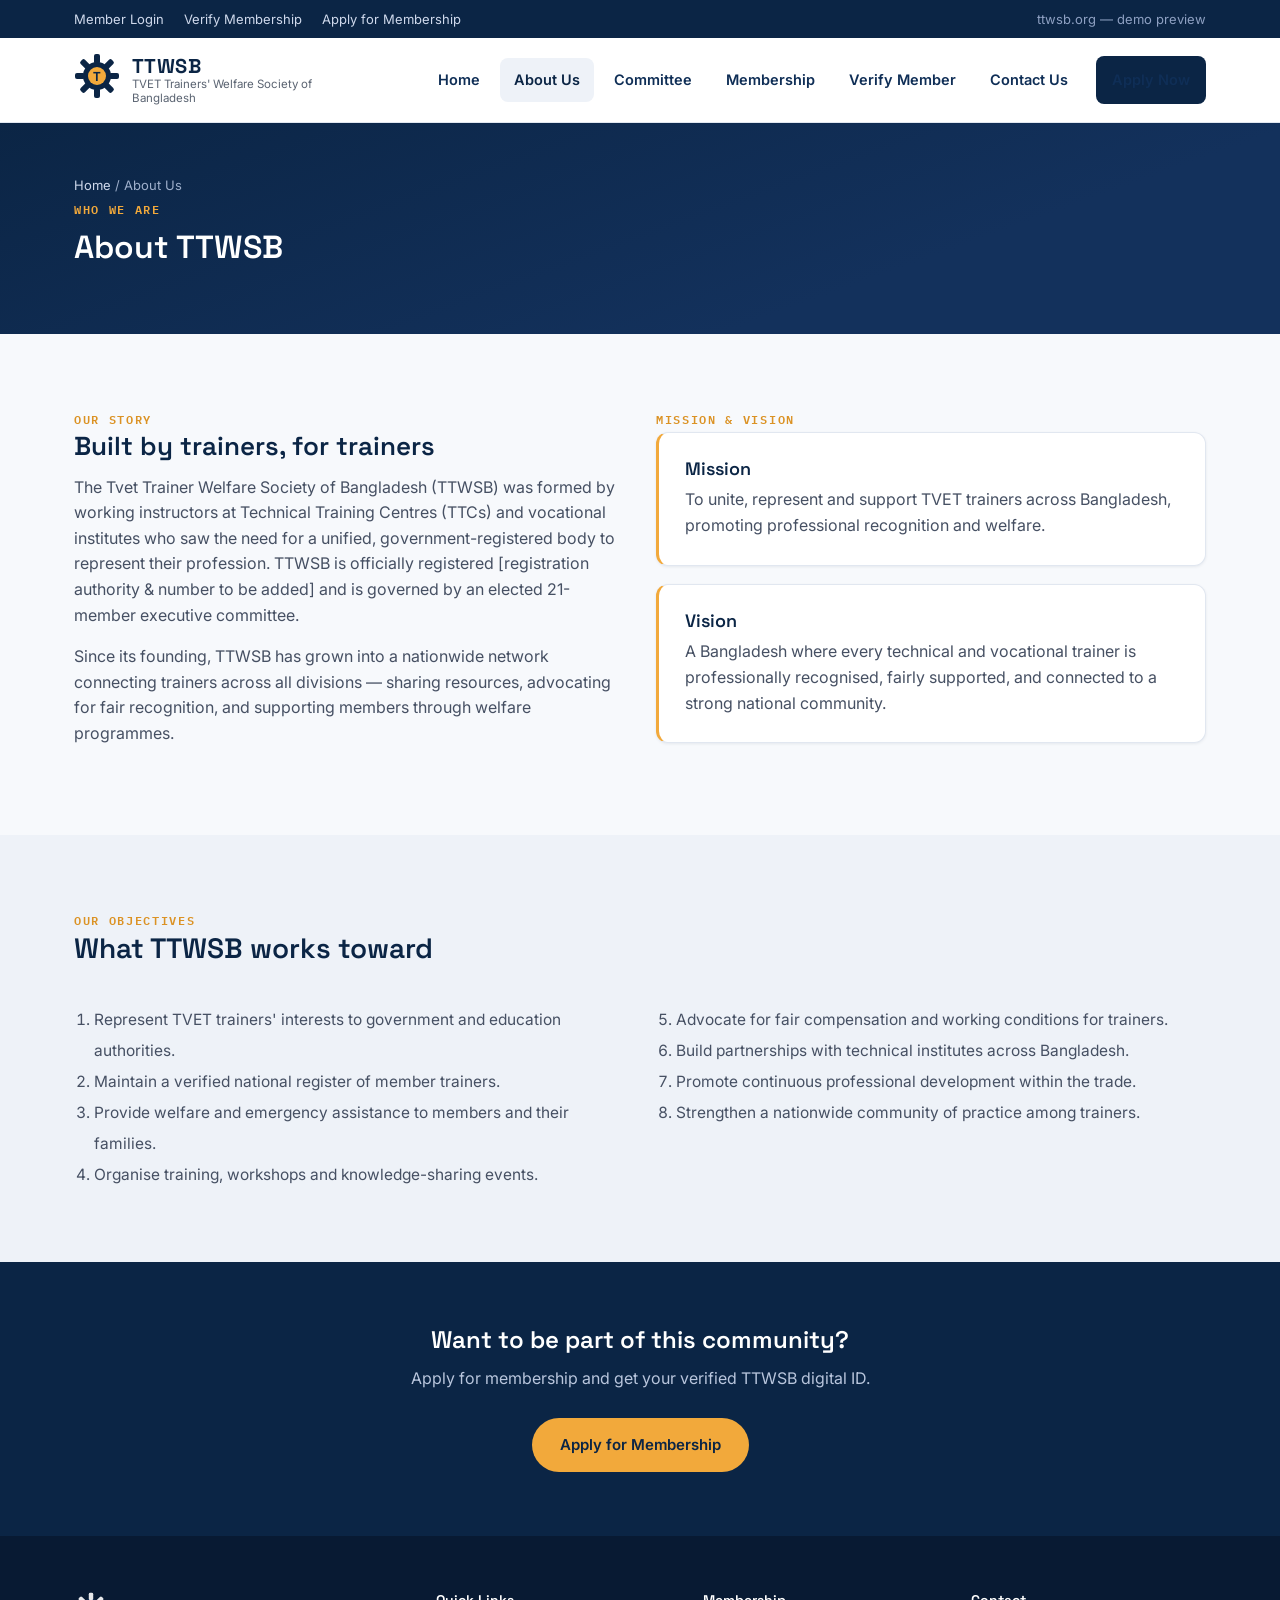
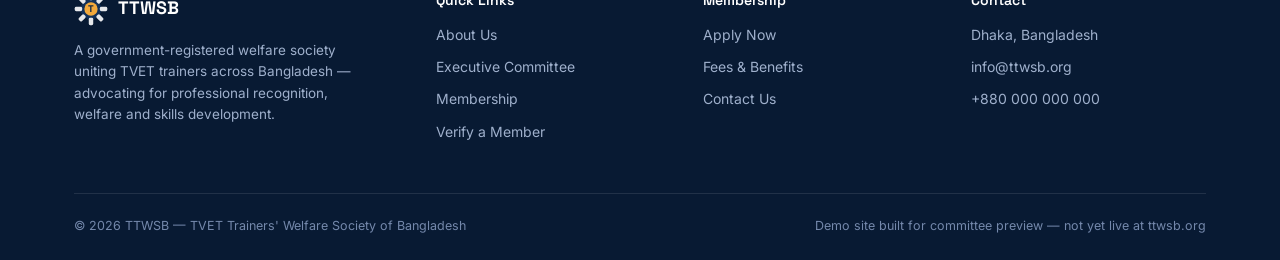
==== about.html @ e8079080 "Add files via upload" ====
<!DOCTYPE html>
<html lang="en">
<head>
<meta charset="UTF-8">
<meta name="viewport" content="width=device-width, initial-scale=1.0">
<title>About Us — TTWSB</title>
<link rel="preconnect" href="https://fonts.googleapis.com">
<link href="https://fonts.googleapis.com/css2?family=Space+Grotesk:wght@500;600;700&family=Inter:wght@400;500;600;700&family=IBM+Plex+Mono:wght@500;600&display=swap" rel="stylesheet">
<link rel="stylesheet" href="css/styles.css">
</head>
<body>

<div class="topbar">
  <div class="container">
    <div class="topbar-links">
      <a href="#">Member Login</a>
      <a href="verify.html">Verify Membership</a>
      <a href="apply.html">Apply for Membership</a>
    </div>
    <div class="topbar-lang">ttwsb.org — demo preview</div>
  </div>
</div>
<header class="site-header">
  <div class="container header-inner">
    <a href="index.html" class="brand">
      <span class="brand-badge">
        <svg width="46" height="46" viewBox="0 0 46 46" xmlns="http://www.w3.org/2000/svg">
          <g fill="#0B2545">
            <circle cx="23" cy="23" r="14"/>
            <rect x="20" y="1" width="6" height="10" rx="2"/>
            <rect x="20" y="1" width="6" height="10" rx="2" transform="rotate(45 23 23)"/>
            <rect x="20" y="1" width="6" height="10" rx="2" transform="rotate(90 23 23)"/>
            <rect x="20" y="1" width="6" height="10" rx="2" transform="rotate(135 23 23)"/>
            <rect x="20" y="1" width="6" height="10" rx="2" transform="rotate(180 23 23)"/>
            <rect x="20" y="1" width="6" height="10" rx="2" transform="rotate(225 23 23)"/>
            <rect x="20" y="1" width="6" height="10" rx="2" transform="rotate(270 23 23)"/>
            <rect x="20" y="1" width="6" height="10" rx="2" transform="rotate(315 23 23)"/>
          </g>
          <circle cx="23" cy="23" r="9" fill="#F2A93B"/>
          <text x="23" y="27.5" font-family="Space Grotesk, sans-serif" font-size="13" font-weight="700" fill="#0B2545" text-anchor="middle">T</text>
        </svg>
      </span>
      <span class="brand-text">
        <span class="acronym">TTWSB</span>
        <span class="fullname">TVET Trainers' Welfare Society of Bangladesh</span>
      </span>
    </a>
    <nav class="main-nav">
      <a href="index.html">Home</a>
      <a href="about.html" class="active">About Us</a>
      <a href="committee.html">Committee</a>
      <a href="membership.html">Membership</a>
      <a href="verify.html">Verify Member</a>
      <a href="contact.html">Contact Us</a>
      <a href="apply.html" class="btn btn-navy nav-cta">Apply Now</a>
    </nav>
    <button class="nav-toggle" aria-label="Toggle menu"><span></span><span></span><span></span></button>
  </div>
</header>

<div class="page-head">
  <div class="container">
    <div class="breadcrumb"><a href="index.html">Home</a> / About Us</div>
    <span class="eyebrow">Who We Are</span>
    <h1>About TTWSB</h1>
  </div>
</div>

<section>
  <div class="container grid-2">
    <div>
      <span class="eyebrow">Our Story</span>
      <h2 style="font-size:26px;">Built by trainers, for trainers</h2>
      <p>The Tvet Trainer Welfare Society of Bangladesh (TTWSB) was formed by working instructors at Technical Training Centres (TTCs) and vocational institutes who saw the need for a unified, government-registered body to represent their profession. TTWSB is officially registered [registration authority &amp; number to be added] and is governed by an elected 21-member executive committee.</p>
      <p>Since its founding, TTWSB has grown into a nationwide network connecting trainers across all divisions — sharing resources, advocating for fair recognition, and supporting members through welfare programmes.</p>
    </div>
    <div>
      <span class="eyebrow">Mission &amp; Vision</span>
      <div class="info-card" style="margin-bottom:18px;">
        <h3>Mission</h3>
        <p style="margin-bottom:0;">To unite, represent and support TVET trainers across Bangladesh, promoting professional recognition and welfare.</p>
      </div>
      <div class="info-card">
        <h3>Vision</h3>
        <p style="margin-bottom:0;">A Bangladesh where every technical and vocational trainer is professionally recognised, fairly supported, and connected to a strong national community.</p>
      </div>
    </div>
  </div>
</section>

<section style="background:var(--paper-100);">
  <div class="container">
    <div class="section-head">
      <span class="eyebrow">Our Objectives</span>
      <h2 style="font-size:28px;">What TTWSB works toward</h2>
    </div>
    <div class="grid-2">
      <ol style="margin:0;padding-left:20px;color:var(--slate-600);font-size:15.5px;line-height:2;">
        <li>Represent TVET trainers' interests to government and education authorities.</li>
        <li>Maintain a verified national register of member trainers.</li>
        <li>Provide welfare and emergency assistance to members and their families.</li>
        <li>Organise training, workshops and knowledge-sharing events.</li>
      </ol>
      <ol start="5" style="margin:0;padding-left:20px;color:var(--slate-600);font-size:15.5px;line-height:2;">
        <li>Advocate for fair compensation and working conditions for trainers.</li>
        <li>Build partnerships with technical institutes across Bangladesh.</li>
        <li>Promote continuous professional development within the trade.</li>
        <li>Strengthen a nationwide community of practice among trainers.</li>
      </ol>
    </div>
  </div>
</section>

<section class="cta-band">
  <div class="container">
    <h2>Want to be part of this community?</h2>
    <p>Apply for membership and get your verified TTWSB digital ID.</p>
    <a href="apply.html" class="btn btn-primary">Apply for Membership</a>
  </div>
</section>

<footer class="site-footer">
  <div class="container">
    <div class="footer-grid">
      <div>
        <div class="footer-brand">
          <svg width="34" height="34" viewBox="0 0 46 46" xmlns="http://www.w3.org/2000/svg">
            <g fill="#ffffff" opacity="0.9">
              <circle cx="23" cy="23" r="14" fill="#12335e"/>
              <rect x="20" y="1" width="6" height="10" rx="2"/>
              <rect x="20" y="1" width="6" height="10" rx="2" transform="rotate(45 23 23)"/>
              <rect x="20" y="1" width="6" height="10" rx="2" transform="rotate(90 23 23)"/>
              <rect x="20" y="1" width="6" height="10" rx="2" transform="rotate(135 23 23)"/>
              <rect x="20" y="1" width="6" height="10" rx="2" transform="rotate(180 23 23)"/>
              <rect x="20" y="1" width="6" height="10" rx="2" transform="rotate(225 23 23)"/>
              <rect x="20" y="1" width="6" height="10" rx="2" transform="rotate(270 23 23)"/>
              <rect x="20" y="1" width="6" height="10" rx="2" transform="rotate(315 23 23)"/>
            </g>
            <circle cx="23" cy="23" r="9" fill="#F2A93B"/>
            <text x="23" y="27.5" font-family="Space Grotesk, sans-serif" font-size="13" font-weight="700" fill="#0B2545" text-anchor="middle">T</text>
          </svg>
          <span class="acronym">TTWSB</span>
        </div>
        <p style="color:#9fb0cc;font-size:13.5px;max-width:280px;">A government-registered welfare society uniting TVET trainers across Bangladesh — advocating for professional recognition, welfare and skills development.</p>
      </div>
      <div>
        <h4>Quick Links</h4>
        <a href="about.html">About Us</a>
        <a href="committee.html">Executive Committee</a>
        <a href="membership.html">Membership</a>
        <a href="verify.html">Verify a Member</a>
      </div>
      <div>
        <h4>Membership</h4>
        <a href="apply.html">Apply Now</a>
        <a href="membership.html">Fees &amp; Benefits</a>
        <a href="contact.html">Contact Us</a>
      </div>
      <div>
        <h4>Contact</h4>
        <a href="contact.html">Dhaka, Bangladesh</a>
        <a href="mailto:info@ttwsb.org">info@ttwsb.org</a>
        <a href="tel:+8800000000">+880 000 000 000</a>
      </div>
    </div>
    <div class="footer-bottom">
      <span>© <span data-year></span> TTWSB — TVET Trainers' Welfare Society of Bangladesh</span>
      <span>Demo site built for committee preview — not yet live at ttwsb.org</span>
    </div>
  </div>
</footer>

<script src="js/members-data.js"></script>
<script src="js/main.js"></script>
</body>
</html>
---- css/styles.css ----
/* =========================================================
   TTWSB — TVET Trainers' Welfare Society of Bangladesh
   Design tokens
   ========================================================= */
:root{
  --navy-900:#0B2545;
  --navy-800:#0F2E56;
  --navy-700:#13315C;
  --navy-600:#1B4079;
  --amber-500:#F2A93B;
  --amber-600:#DB9224;
  --teal-400:#2EC4B6;
  --green-600:#2E9E5B;
  --red-500:#E14545;
  --paper-50:#F7F9FC;
  --paper-100:#EEF2F8;
  --ink-900:#14181F;
  --slate-600:#465063;
  --slate-500:#5B6472;
  --slate-300:#C7CEDA;
  --line:#E1E7F0;
  --radius-sm:6px;
  --radius-md:12px;
  --radius-lg:20px;
  --shadow-sm:0 1px 3px rgba(11,37,69,.08);
  --shadow-md:0 8px 24px rgba(11,37,69,.12);
  --shadow-lg:0 20px 48px rgba(11,37,69,.22);
  --font-display:'Space Grotesk',sans-serif;
  --font-body:'Inter',sans-serif;
  --font-mono:'IBM Plex Mono',monospace;
}

*,*::before,*::after{box-sizing:border-box;}
html{scroll-behavior:smooth;}
body{
  margin:0;
  font-family:var(--font-body);
  color:var(--ink-900);
  background:var(--paper-50);
  line-height:1.6;
  -webkit-font-smoothing:antialiased;
}
h1,h2,h3,h4{
  font-family:var(--font-display);
  color:var(--navy-900);
  line-height:1.15;
  margin:0 0 .5em;
  font-weight:600;
}
p{margin:0 0 1em;color:var(--slate-600);}
a{color:var(--navy-700);text-decoration:none;}
img{max-width:100%;display:block;}
ul{margin:0;padding:0;}
.container{max-width:1180px;margin:0 auto;padding:0 24px;}
.eyebrow{
  font-family:var(--font-mono);
  text-transform:uppercase;
  letter-spacing:.14em;
  font-size:12px;
  color:var(--amber-600);
  font-weight:600;
}
section{padding:72px 0;}
.section-head{max-width:640px;margin-bottom:40px;}
.section-head p{font-size:17px;}
:focus-visible{outline:3px solid var(--teal-400);outline-offset:2px;}

/* Buttons */
.btn{
  display:inline-flex;align-items:center;justify-content:center;gap:8px;
  padding:13px 26px;border-radius:999px;font-weight:600;font-size:15px;
  border:2px solid transparent;cursor:pointer;transition:transform .15s ease,box-shadow .15s ease,background .15s ease;
  font-family:var(--font-body);
}
.btn-primary{background:var(--amber-500);color:var(--navy-900);}
.btn-primary:hover{background:var(--amber-600);transform:translateY(-2px);box-shadow:var(--shadow-md);}
.btn-outline{background:transparent;border-color:rgba(255,255,255,.5);color:#fff;}
.btn-outline:hover{background:rgba(255,255,255,.12);}
.btn-navy{background:var(--navy-900);color:#fff;}
.btn-navy:hover{background:var(--navy-700);transform:translateY(-2px);}
.btn-block{width:100%;}
.btn:disabled{opacity:.55;cursor:not-allowed;transform:none !important;}

/* =========================================================
   Top utility bar + header
   ========================================================= */
.topbar{background:var(--navy-900);color:#cfd9ec;font-size:13px;}
.topbar .container{display:flex;justify-content:space-between;align-items:center;height:38px;}
.topbar-links{display:flex;gap:20px;}
.topbar-links a{color:#cfd9ec;}
.topbar-links a:hover{color:var(--amber-500);}
.topbar-lang{display:flex;gap:10px;color:#8ea0c2;}

header.site-header{
  background:#fff;border-bottom:1px solid var(--line);
  position:sticky;top:0;z-index:50;box-shadow:0 1px 0 rgba(11,37,69,.04);
}
.header-inner{display:flex;align-items:center;justify-content:space-between;height:84px;}
.brand{display:flex;align-items:center;gap:12px;}
.brand-badge{flex:none;}
.brand-text{line-height:1.2;}
.brand-text .acronym{font-family:var(--font-display);font-weight:700;font-size:20px;color:var(--navy-900);letter-spacing:.02em;}
.brand-text .fullname{font-size:11.5px;color:var(--slate-500);max-width:230px;display:block;}

nav.main-nav{display:flex;align-items:center;gap:6px;}
nav.main-nav a{
  font-weight:600;font-size:14.5px;color:var(--navy-800);padding:10px 14px;border-radius:8px;
}
nav.main-nav a:hover{background:var(--paper-100);color:var(--navy-900);}
nav.main-nav a.active{color:var(--navy-900);background:var(--paper-100);}
.nav-cta{margin-left:8px;}
.nav-toggle{display:none;background:none;border:none;cursor:pointer;padding:6px;}
.nav-toggle span{display:block;width:24px;height:2.5px;background:var(--navy-900);margin:5px 0;border-radius:2px;}

/* =========================================================
   Hero
   ========================================================= */
.hero{
  background:radial-gradient(1200px 500px at 85% -10%,rgba(46,196,182,.25),transparent),
             linear-gradient(160deg,var(--navy-900),var(--navy-700) 70%);
  color:#fff;position:relative;overflow:hidden;padding:88px 0 60px;
}
.hero::before{
  content:"";position:absolute;inset:0;opacity:.10;pointer-events:none;
  background-image:
    repeating-linear-gradient(0deg,transparent,transparent 38px,rgba(255,255,255,.5) 38px,rgba(255,255,255,.5) 39px),
    repeating-linear-gradient(90deg,transparent,transparent 38px,rgba(255,255,255,.5) 38px,rgba(255,255,255,.5) 39px);
  mask-image:radial-gradient(circle at 80% 20%,black,transparent 60%);
}
.hero-grid{display:grid;grid-template-columns:1.1fr .9fr;gap:40px;align-items:center;position:relative;}
.hero h1{color:#fff;font-size:44px;margin:14px 0 18px;}
.hero p.lead{color:#cfd9ec;font-size:18px;max-width:520px;}
.hero-ctas{display:flex;gap:14px;margin-top:28px;flex-wrap:wrap;}
.stat-strip{display:flex;gap:0;margin-top:56px;border-top:1px solid rgba(255,255,255,.16);padding-top:28px;flex-wrap:wrap;}
.stat{flex:1;min-width:130px;padding-right:20px;}
.stat .num{font-family:var(--font-display);font-size:30px;font-weight:700;color:var(--amber-500);}
.stat .label{font-size:12.5px;color:#a9b8d4;text-transform:uppercase;letter-spacing:.06em;}

/* =========================================================
   ID / Membership badge card — signature element
   ========================================================= */
.id-card{
  width:100%;max-width:360px;background:linear-gradient(155deg,#0F2E56,#183a68 60%,#0B2545);
  border-radius:18px;padding:22px 22px 20px;color:#fff;position:relative;
  box-shadow:var(--shadow-lg);border:1px solid rgba(255,255,255,.08);
}
.id-card::before{
  content:"";position:absolute;top:-9px;left:24px;right:24px;height:18px;
  background-image:radial-gradient(circle,var(--paper-50) 5px,transparent 5.5px);
  background-size:18px 18px;background-repeat:repeat-x;background-position:0 0;
  opacity:.9;
}
.id-card-top{display:flex;justify-content:space-between;align-items:flex-start;margin-bottom:18px;}
.id-card-org{font-family:var(--font-mono);font-size:10.5px;letter-spacing:.08em;color:var(--amber-500);text-transform:uppercase;}
.id-card-badge-icon{width:30px;height:30px;}
.id-card-photo{
  width:64px;height:64px;border-radius:12px;background:rgba(255,255,255,.12);
  display:flex;align-items:center;justify-content:center;font-family:var(--font-display);
  font-size:22px;font-weight:700;color:#fff;border:1px solid rgba(255,255,255,.25);flex:none;
}
.id-card-body{display:flex;gap:14px;align-items:center;margin-bottom:16px;}
.id-card-name{font-family:var(--font-display);font-size:19px;font-weight:700;}
.id-card-role{font-size:12.5px;color:#b9c6dd;margin-top:2px;}
.id-card-meta{font-family:var(--font-mono);font-size:12px;color:#cfd9ec;display:flex;justify-content:space-between;border-top:1px dashed rgba(255,255,255,.25);padding-top:12px;margin-top:4px;}
.id-card-status{
  display:inline-flex;align-items:center;gap:6px;font-family:var(--font-mono);font-size:11px;
  padding:4px 10px;border-radius:999px;font-weight:600;letter-spacing:.03em;
}
.status-active{background:rgba(46,158,91,.18);color:#5ee08c;}
.status-inactive{background:rgba(225,69,69,.18);color:#ff8f8f;}
.id-card-qr{background:#fff;border-radius:10px;padding:8px;flex:none;}
.id-card-float{position:relative;justify-self:end;}
.id-card-float .id-card{transform:rotate(3deg);}
.id-card-float::after{
  content:"";position:absolute;width:110px;height:110px;background:var(--amber-500);
  border-radius:50%;filter:blur(60px);opacity:.35;top:-20px;right:-20px;z-index:-1;
}

/* =========================================================
   Notice board
   ========================================================= */
.notice-strip{background:var(--paper-100);border-top:1px solid var(--line);border-bottom:1px solid var(--line);}
.notice-strip .container{padding-top:0;padding-bottom:0;}
.notice-list{padding:0;list-style:none;}
.notice-list li{
  display:flex;gap:18px;align-items:baseline;padding:16px 0;border-bottom:1px solid var(--line);
}
.notice-list li:last-child{border-bottom:none;}
.notice-date{
  font-family:var(--font-mono);font-size:12px;color:var(--navy-700);background:#fff;border:1px solid var(--line);
  padding:4px 9px;border-radius:6px;flex:none;
}
.notice-list a{font-weight:600;color:var(--navy-900);}
.notice-list a:hover{color:var(--amber-600);}
.notice-tag{
  font-family:var(--font-mono);font-size:10.5px;text-transform:uppercase;letter-spacing:.05em;
  color:var(--teal-400);flex:none;
}

/* =========================================================
   Cards / grids
   ========================================================= */
.grid-3{display:grid;grid-template-columns:repeat(3,1fr);gap:24px;}
.grid-4{display:grid;grid-template-columns:repeat(4,1fr);gap:22px;}
.grid-2{display:grid;grid-template-columns:1fr 1fr;gap:32px;}

.info-card{
  background:#fff;border:1px solid var(--line);border-left:3px solid var(--amber-500);
  border-radius:var(--radius-md);padding:26px;box-shadow:var(--shadow-sm);
}
.info-card h3{font-size:18px;margin-bottom:8px;}
.info-card .icon{
  width:42px;height:42px;border-radius:10px;background:var(--navy-900);color:var(--amber-500);
  display:flex;align-items:center;justify-content:center;margin-bottom:16px;
}

.person-card{
  background:#fff;border:1px solid var(--line);border-radius:var(--radius-md);
  padding:20px;text-align:center;box-shadow:var(--shadow-sm);transition:transform .15s ease,box-shadow .15s ease;
}
.person-card:hover{transform:translateY(-3px);box-shadow:var(--shadow-md);}
.person-avatar{
  width:74px;height:74px;border-radius:50%;background:var(--navy-900);color:var(--amber-500);
  display:flex;align-items:center;justify-content:center;margin:0 auto 14px;font-family:var(--font-display);
  font-weight:700;font-size:22px;
}
.person-card h4{font-size:15.5px;margin-bottom:2px;color:var(--navy-900);}
.person-card .role{font-size:12.5px;color:var(--amber-600);font-weight:600;margin-bottom:4px;}
.person-card .loc{font-size:12px;color:var(--slate-500);}
.person-card.lead{padding:28px 22px;border-left:3px solid var(--amber-500);}
.person-card.lead .person-avatar{width:88px;height:88px;font-size:26px;}

.demo-banner{
  background:#FFF4E0;border:1px solid #F1D293;color:#7A5311;border-radius:var(--radius-sm);
  padding:14px 18px;font-size:14px;display:flex;gap:10px;align-items:flex-start;margin-bottom:32px;
}
.demo-banner strong{color:#5c3d0c;}

/* =========================================================
   Tables / fee
   ========================================================= */
.fee-table{width:100%;border-collapse:collapse;background:#fff;border-radius:var(--radius-md);overflow:hidden;box-shadow:var(--shadow-sm);}
.fee-table th,.fee-table td{text-align:left;padding:16px 20px;border-bottom:1px solid var(--line);}
.fee-table th{background:var(--navy-900);color:#fff;font-family:var(--font-display);font-weight:600;font-size:14px;}
.fee-table td{font-size:15px;color:var(--slate-600);}
.fee-table tr:last-child td{border-bottom:none;}
.fee-table .amount{font-family:var(--font-mono);font-weight:600;color:var(--navy-900);}

/* =========================================================
   Forms
   ========================================================= */
.form-card{background:#fff;border:1px solid var(--line);border-radius:var(--radius-lg);padding:36px;box-shadow:var(--shadow-sm);}
.form-row{display:grid;grid-template-columns:1fr 1fr;gap:18px;margin-bottom:18px;}
.field{margin-bottom:18px;}
.field label{display:block;font-size:13.5px;font-weight:600;color:var(--navy-800);margin-bottom:6px;}
.field .hint{font-size:12px;color:var(--slate-500);margin-top:5px;}
.field input,.field select,.field textarea{
  width:100%;padding:12px 14px;border:1.5px solid var(--line);border-radius:var(--radius-sm);
  font-family:var(--font-body);font-size:14.5px;color:var(--ink-900);background:#fbfcfe;
}
.field input:focus,.field select:focus,.field textarea:focus{border-color:var(--teal-400);outline:none;background:#fff;}
.steps{display:flex;gap:0;margin-bottom:36px;}
.step{flex:1;text-align:center;position:relative;font-family:var(--font-mono);font-size:12.5px;color:var(--slate-500);}
.step::before{
  content:attr(data-n);display:flex;align-items:center;justify-content:center;
  width:30px;height:30px;border-radius:50%;background:#fff;border:2px solid var(--line);
  margin:0 auto 8px;font-weight:700;color:var(--slate-500);
}
.step.active::before{border-color:var(--amber-500);background:var(--amber-500);color:var(--navy-900);}
.step.done::before{border-color:var(--green-600);background:var(--green-600);color:#fff;content:"✓";}
.step.active{color:var(--navy-900);font-weight:700;}

.pay-methods{display:grid;grid-template-columns:repeat(3,1fr);gap:14px;margin-bottom:24px;}
.pay-method{
  border:1.5px solid var(--line);border-radius:var(--radius-md);padding:16px;text-align:center;cursor:pointer;
  transition:border-color .15s ease,background .15s ease;
}
.pay-method:hover{border-color:var(--amber-500);}
.pay-method input{display:none;}
.pay-method.selected{border-color:var(--amber-500);background:#FFF8EC;}
.pay-method .pm-name{font-weight:700;font-size:14px;color:var(--navy-900);margin-top:6px;}

.result-panel{display:none;text-align:center;padding:20px 0;}
.result-panel.show{display:block;}
.check-badge{
  width:64px;height:64px;border-radius:50%;background:#E7F7EC;color:var(--green-600);
  display:flex;align-items:center;justify-content:center;margin:0 auto 18px;font-size:30px;
}

/* Verify page */
.verify-box{background:#fff;border:1px solid var(--line);border-radius:var(--radius-lg);padding:30px;box-shadow:var(--shadow-sm);}
.verify-search{display:flex;gap:12px;}
.verify-search input{flex:1;}
.verify-result{margin-top:26px;padding-top:26px;border-top:1px solid var(--line);display:none;}
.verify-result.show{display:block;}
.verify-not-found{color:var(--red-500);font-weight:600;text-align:center;padding:20px 0;display:none;}
.verify-not-found.show{display:block;}

/* =========================================================
   CTA band + footer
   ========================================================= */
.cta-band{background:var(--navy-900);color:#fff;text-align:center;padding:64px 0;}
.cta-band h2{color:#fff;}
.cta-band p{color:#b9c6dd;max-width:520px;margin:0 auto 26px;}

footer.site-footer{background:#081A33;color:#9fb0cc;padding:56px 0 24px;font-size:14px;}
.footer-grid{display:grid;grid-template-columns:1.4fr 1fr 1fr 1fr;gap:32px;margin-bottom:40px;}
.footer-grid h4{color:#fff;font-size:14px;margin-bottom:16px;}
.footer-grid a{color:#9fb0cc;display:block;margin-bottom:10px;}
.footer-grid a:hover{color:var(--amber-500);}
.footer-brand{display:flex;gap:10px;align-items:center;margin-bottom:14px;}
.footer-brand .acronym{color:#fff;font-family:var(--font-display);font-weight:700;font-size:18px;}
.footer-bottom{border-top:1px solid rgba(255,255,255,.1);padding-top:22px;display:flex;justify-content:space-between;font-size:12.5px;color:#7488ab;flex-wrap:wrap;gap:8px;}

/* Page header (inner pages) */
.page-head{background:linear-gradient(160deg,var(--navy-900),var(--navy-700) 70%);color:#fff;padding:52px 0;}
.page-head .eyebrow{color:var(--amber-500);}
.page-head h1{color:#fff;margin-top:8px;font-size:32px;}
.breadcrumb{font-size:13px;color:#9fb0cc;}
.breadcrumb a{color:#cfd9ec;}

/* =========================================================
   Responsive
   ========================================================= */
@media (max-width:960px){
  .hero-grid{grid-template-columns:1fr;}
  .id-card-float{justify-self:start;margin-top:20px;}
  .grid-3,.grid-4{grid-template-columns:repeat(2,1fr);}
  .footer-grid{grid-template-columns:1fr 1fr;}
  .grid-2{grid-template-columns:1fr;}
}
@media (max-width:720px){
  .topbar-links{display:none;}
  nav.main-nav{
    position:fixed;top:122px;left:0;right:0;bottom:0;background:#fff;flex-direction:column;
    align-items:stretch;padding:16px;display:none;overflow-y:auto;gap:2px;
  }
  nav.main-nav.open{display:flex;}
  nav.main-nav a{padding:14px;border-bottom:1px solid var(--line);border-radius:0;}
  .nav-toggle{display:block;}
  .nav-cta{margin:10px 0 0;}
  .hero h1{font-size:32px;}
  .grid-3,.grid-4{grid-template-columns:1fr;}
  .form-row{grid-template-columns:1fr;}
  .pay-methods{grid-template-columns:1fr;}
  section{padding:52px 0;}
  .stat-strip{gap:20px;}
}

@media print{
  header.site-header,footer.site-footer,.notice-strip,.page-head,.no-print{display:none !important;}
  body{background:#fff;}
  .id-card{box-shadow:none;border:1px solid #ccc;}
}
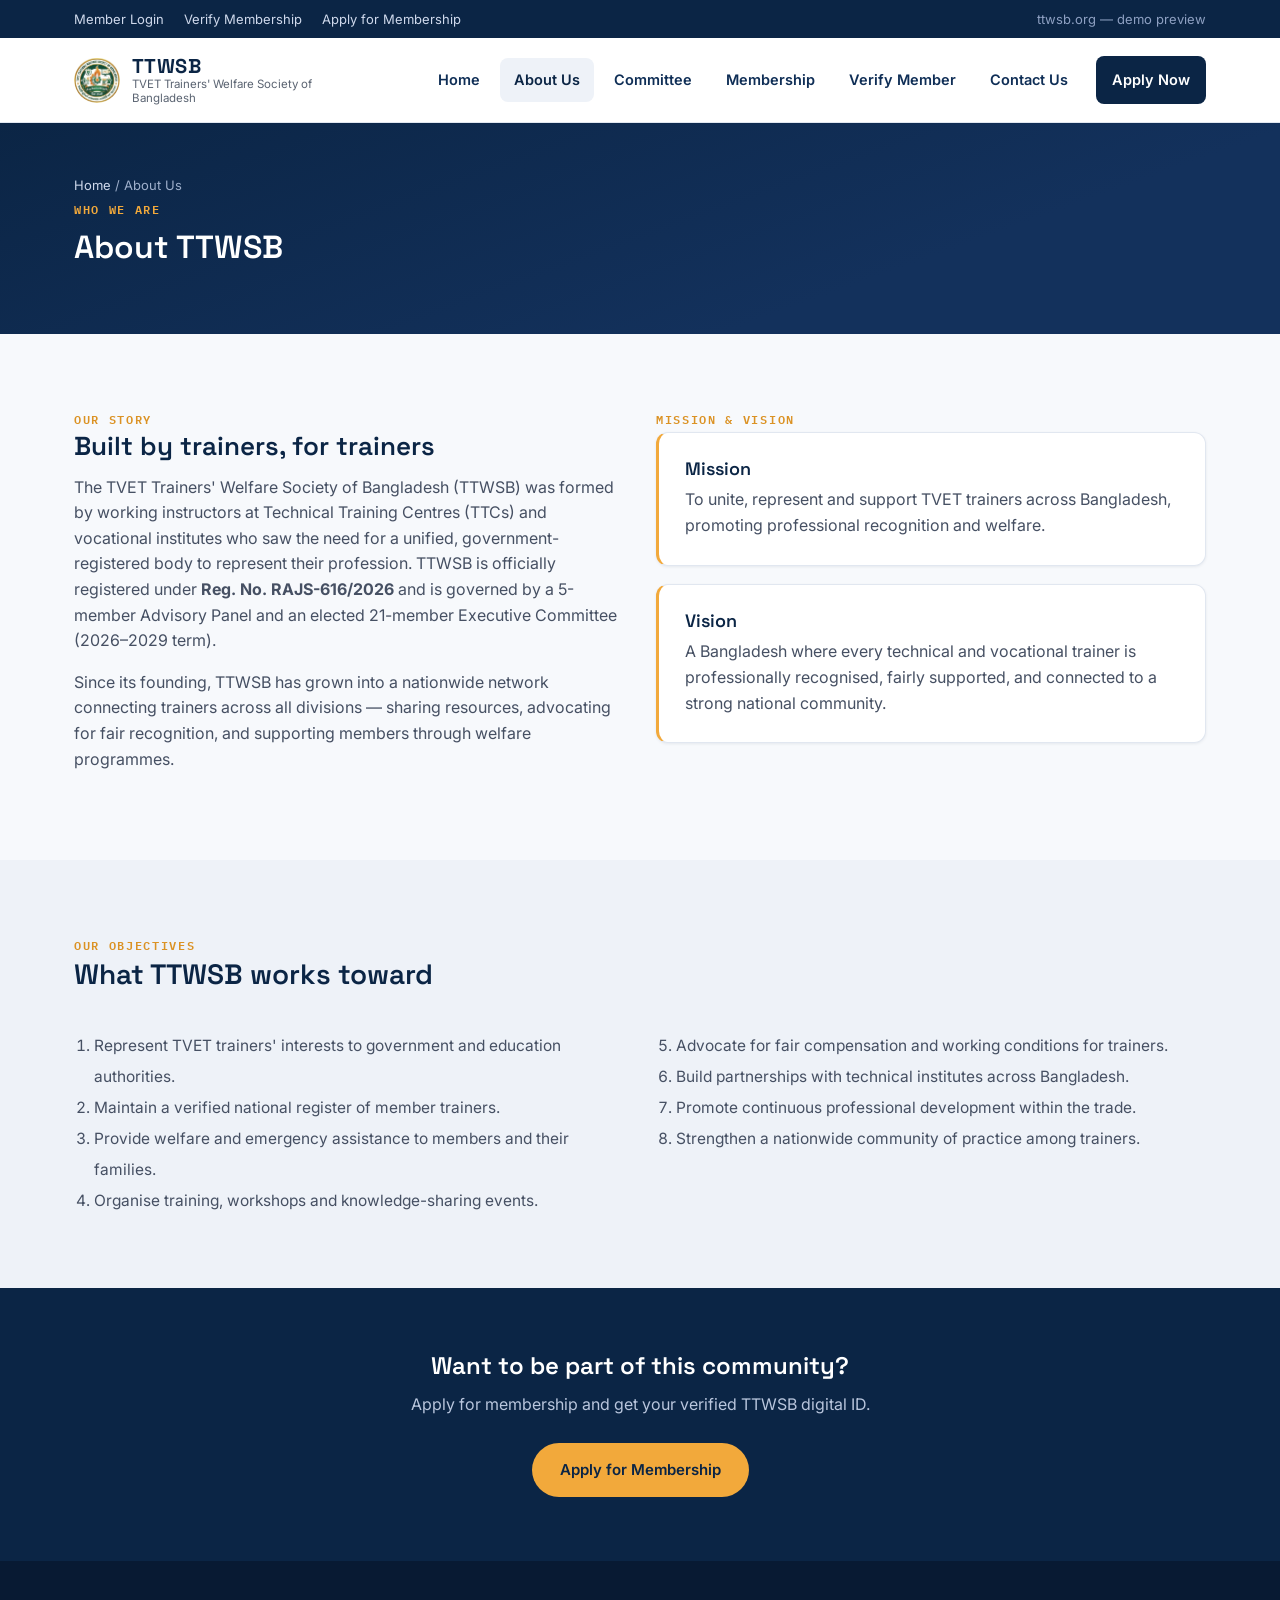
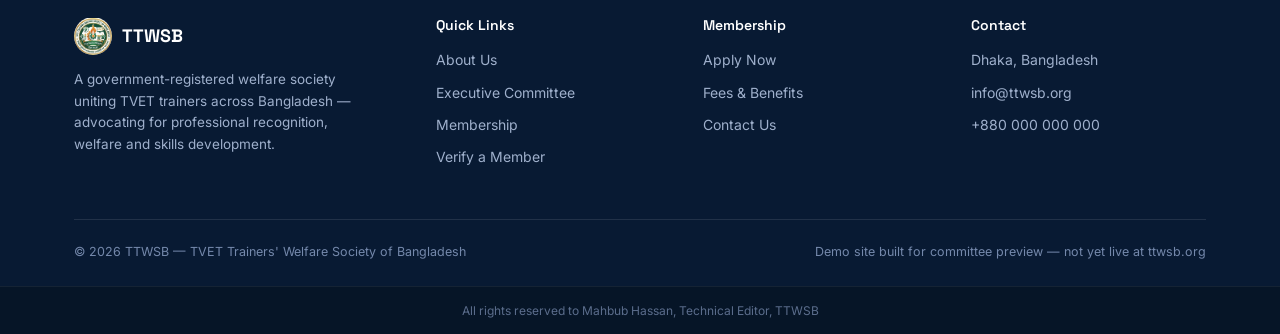
==== commit 32fd21f5: "Add files via upload" ====
--- a/about.html
+++ b/about.html
@@ -6,6 +6,7 @@
 <title>About Us — TTWSB</title>
 <link rel="preconnect" href="https://fonts.googleapis.com">
 <link href="https://fonts.googleapis.com/css2?family=Space+Grotesk:wght@500;600;700&family=Inter:wght@400;500;600;700&family=IBM+Plex+Mono:wght@500;600&display=swap" rel="stylesheet">
+<link rel="icon" type="image/png" href="assets/favicon.png">
 <link rel="stylesheet" href="css/styles.css">
 </head>
 <body>
@@ -24,21 +25,7 @@
   <div class="container header-inner">
     <a href="index.html" class="brand">
       <span class="brand-badge">
-        <svg width="46" height="46" viewBox="0 0 46 46" xmlns="http://www.w3.org/2000/svg">
-          <g fill="#0B2545">
-            <circle cx="23" cy="23" r="14"/>
-            <rect x="20" y="1" width="6" height="10" rx="2"/>
-            <rect x="20" y="1" width="6" height="10" rx="2" transform="rotate(45 23 23)"/>
-            <rect x="20" y="1" width="6" height="10" rx="2" transform="rotate(90 23 23)"/>
-            <rect x="20" y="1" width="6" height="10" rx="2" transform="rotate(135 23 23)"/>
-            <rect x="20" y="1" width="6" height="10" rx="2" transform="rotate(180 23 23)"/>
-            <rect x="20" y="1" width="6" height="10" rx="2" transform="rotate(225 23 23)"/>
-            <rect x="20" y="1" width="6" height="10" rx="2" transform="rotate(270 23 23)"/>
-            <rect x="20" y="1" width="6" height="10" rx="2" transform="rotate(315 23 23)"/>
-          </g>
-          <circle cx="23" cy="23" r="9" fill="#F2A93B"/>
-          <text x="23" y="27.5" font-family="Space Grotesk, sans-serif" font-size="13" font-weight="700" fill="#0B2545" text-anchor="middle">T</text>
-        </svg>
+        <img src="assets/logo.png" alt="TTWSB logo">
       </span>
       <span class="brand-text">
         <span class="acronym">TTWSB</span>
@@ -71,7 +58,7 @@
     <div>
       <span class="eyebrow">Our Story</span>
       <h2 style="font-size:26px;">Built by trainers, for trainers</h2>
-      <p>The Tvet Trainer Welfare Society of Bangladesh (TTWSB) was formed by working instructors at Technical Training Centres (TTCs) and vocational institutes who saw the need for a unified, government-registered body to represent their profession. TTWSB is officially registered [registration authority &amp; number to be added] and is governed by an elected 21-member executive committee.</p>
+      <p>The TVET Trainers' Welfare Society of Bangladesh (TTWSB) was formed by working instructors at Technical Training Centres (TTCs) and vocational institutes who saw the need for a unified, government-registered body to represent their profession. TTWSB is officially registered under <strong>Reg. No. RAJS-616/2026</strong> and is governed by a 5-member Advisory Panel and an elected 21-member Executive Committee (2026–2029 term).</p>
       <p>Since its founding, TTWSB has grown into a nationwide network connecting trainers across all divisions — sharing resources, advocating for fair recognition, and supporting members through welfare programmes.</p>
     </div>
     <div>
@@ -124,21 +111,7 @@
     <div class="footer-grid">
       <div>
         <div class="footer-brand">
-          <svg width="34" height="34" viewBox="0 0 46 46" xmlns="http://www.w3.org/2000/svg">
-            <g fill="#ffffff" opacity="0.9">
-              <circle cx="23" cy="23" r="14" fill="#12335e"/>
-              <rect x="20" y="1" width="6" height="10" rx="2"/>
-              <rect x="20" y="1" width="6" height="10" rx="2" transform="rotate(45 23 23)"/>
-              <rect x="20" y="1" width="6" height="10" rx="2" transform="rotate(90 23 23)"/>
-              <rect x="20" y="1" width="6" height="10" rx="2" transform="rotate(135 23 23)"/>
-              <rect x="20" y="1" width="6" height="10" rx="2" transform="rotate(180 23 23)"/>
-              <rect x="20" y="1" width="6" height="10" rx="2" transform="rotate(225 23 23)"/>
-              <rect x="20" y="1" width="6" height="10" rx="2" transform="rotate(270 23 23)"/>
-              <rect x="20" y="1" width="6" height="10" rx="2" transform="rotate(315 23 23)"/>
-            </g>
-            <circle cx="23" cy="23" r="9" fill="#F2A93B"/>
-            <text x="23" y="27.5" font-family="Space Grotesk, sans-serif" font-size="13" font-weight="700" fill="#0B2545" text-anchor="middle">T</text>
-          </svg>
+          <img src="assets/logo.png" alt="TTWSB logo">
           <span class="acronym">TTWSB</span>
         </div>
         <p style="color:#9fb0cc;font-size:13.5px;max-width:280px;">A government-registered welfare society uniting TVET trainers across Bangladesh — advocating for professional recognition, welfare and skills development.</p>
@@ -169,6 +142,7 @@
     </div>
   </div>
 </footer>
+<div class="site-credit">All rights reserved to Mahbub Hassan, Technical Editor, TTWSB</div>
 
 <script src="js/members-data.js"></script>
 <script src="js/main.js"></script>
--- a/css/styles.css
+++ b/css/styles.css
@@ -109,6 +109,32 @@
 nav.main-nav a:hover{background:var(--paper-100);color:var(--navy-900);}
 nav.main-nav a.active{color:var(--navy-900);background:var(--paper-100);}
 .nav-cta{margin-left:8px;}
+nav.main-nav a.btn-navy{color:#fff;}
+nav.main-nav a.btn-navy:hover{color:#fff;background:var(--navy-700);}
+
+/* Logo image (replaces the generated monogram) */
+.brand-badge img{display:block;width:46px;height:46px;object-fit:contain;border-radius:50%;}
+.footer-brand img{display:block;width:38px;height:38px;object-fit:contain;border-radius:50%;}
+.id-card-badge-img{width:26px;height:26px;object-fit:contain;border-radius:50%;}
+
+/* Committee member photo (falls back to initials avatar if no photo) */
+.person-photo{
+  width:74px;height:74px;border-radius:50%;object-fit:cover;margin:0 auto 14px;
+  border:2px solid var(--paper-100);box-shadow:var(--shadow-sm);display:block;
+}
+.person-card.lead .person-photo{width:88px;height:88px;}
+.person-mobile{font-family:var(--font-mono);font-size:11.5px;color:var(--slate-500);margin-top:4px;}
+.group-heading{display:flex;align-items:center;gap:10px;margin:0 0 22px;}
+.group-heading .badge-count{
+  font-family:var(--font-mono);font-size:12px;background:var(--navy-900);color:var(--amber-500);
+  padding:3px 10px;border-radius:999px;
+}
+
+/* Site credit line under the footer */
+.site-credit{
+  text-align:center;font-size:12px;color:#5b6d8c;padding:14px 0;background:#061527;
+  border-top:1px solid rgba(255,255,255,.06);
+}
 .nav-toggle{display:none;background:none;border:none;cursor:pointer;padding:6px;}
 .nav-toggle span{display:block;width:24px;height:2.5px;background:var(--navy-900);margin:5px 0;border-radius:2px;}
 
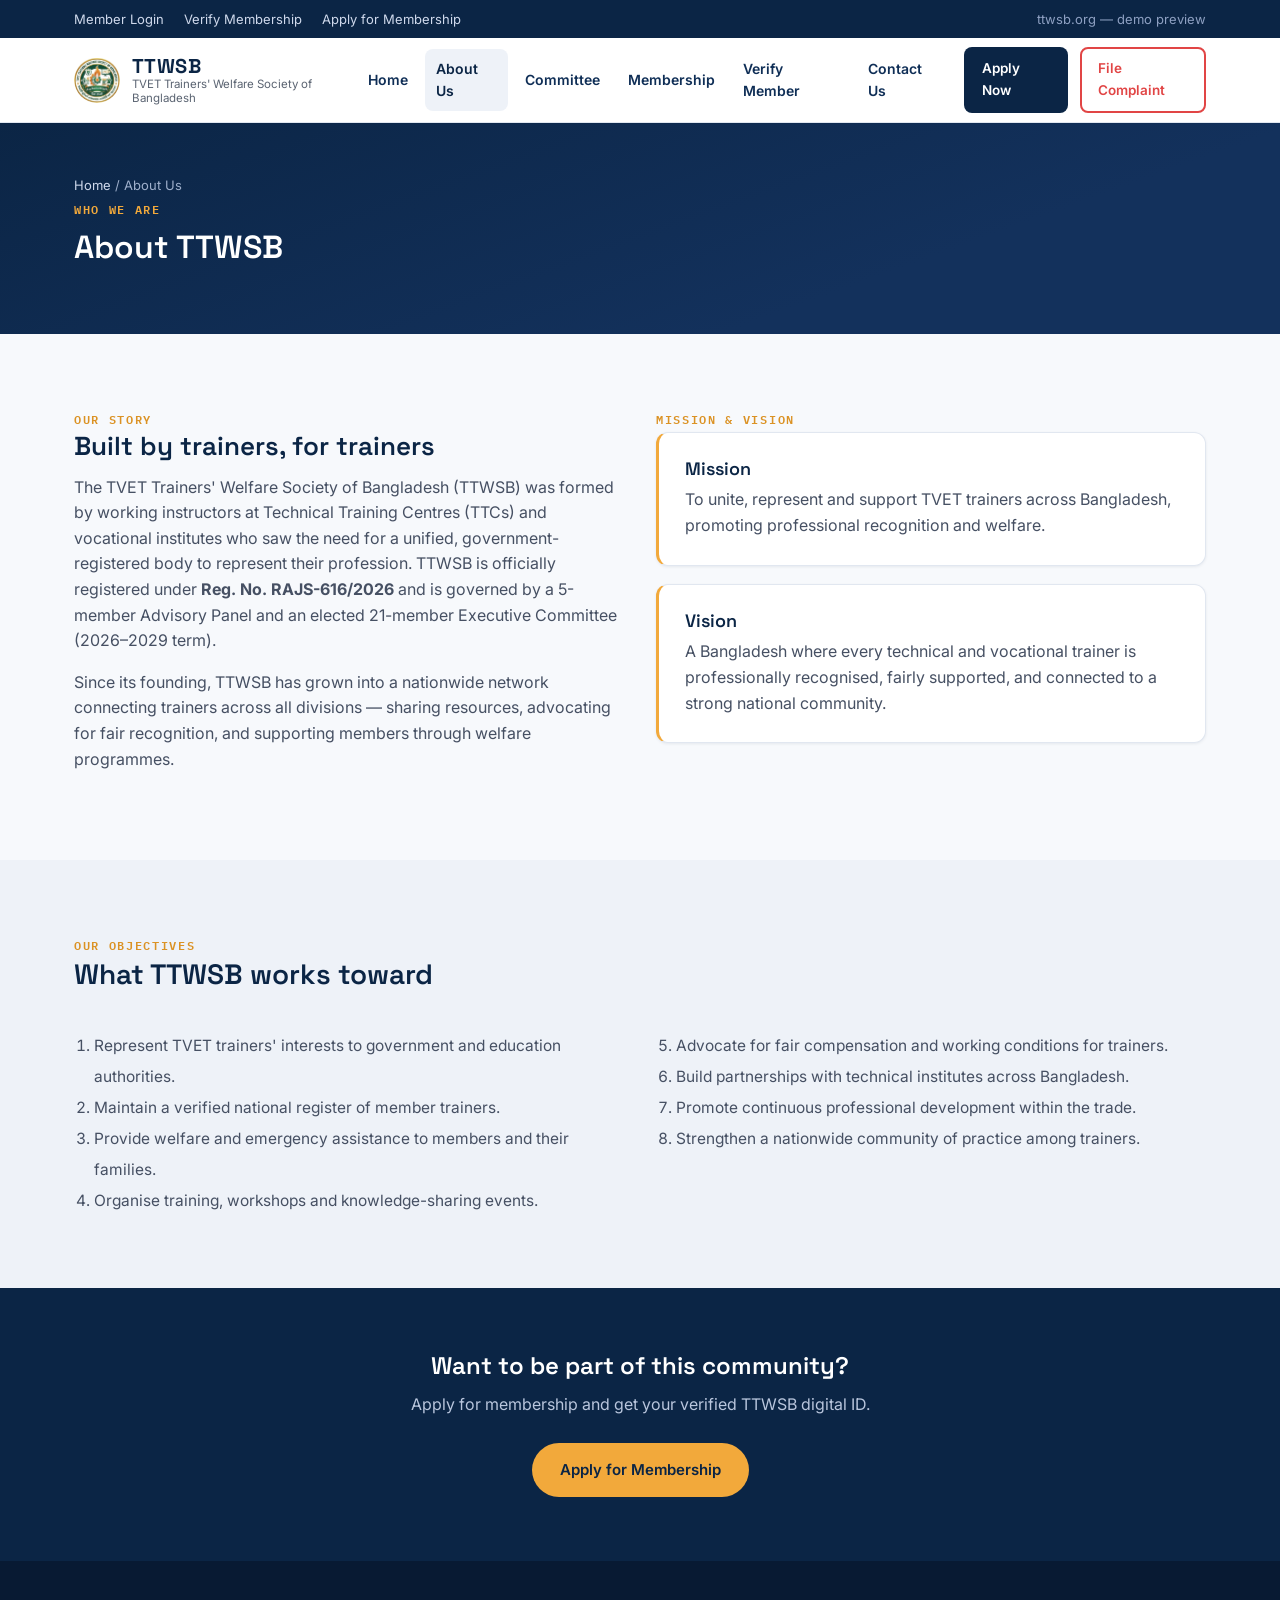
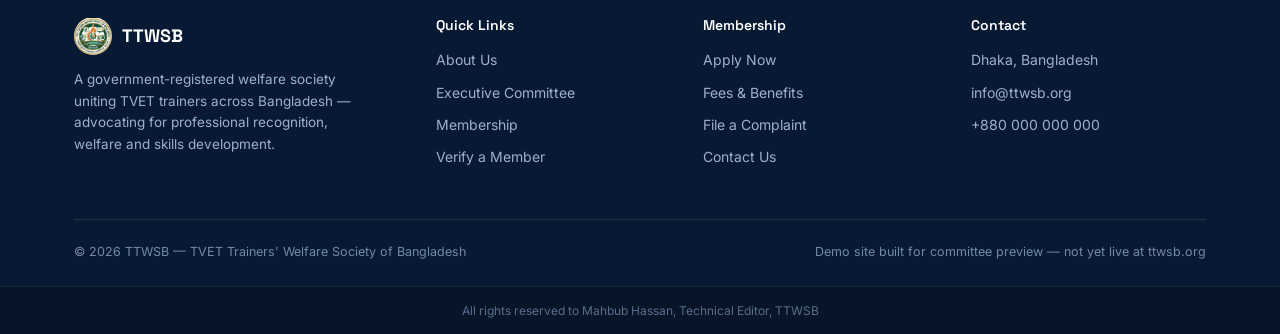
==== commit 04e49671: "Add files via upload" ====
--- a/about.html
+++ b/about.html
@@ -40,6 +40,7 @@
       <a href="verify.html">Verify Member</a>
       <a href="contact.html">Contact Us</a>
       <a href="apply.html" class="btn btn-navy nav-cta">Apply Now</a>
+      <a href="complaint.html" class="btn btn-danger nav-cta">File Complaint</a>
     </nav>
     <button class="nav-toggle" aria-label="Toggle menu"><span></span><span></span><span></span></button>
   </div>
@@ -127,6 +128,7 @@
         <h4>Membership</h4>
         <a href="apply.html">Apply Now</a>
         <a href="membership.html">Fees &amp; Benefits</a>
+        <a href="complaint.html">File a Complaint</a>
         <a href="contact.html">Contact Us</a>
       </div>
       <div>
--- a/css/styles.css
+++ b/css/styles.css
@@ -78,6 +78,10 @@
 .btn-outline:hover{background:rgba(255,255,255,.12);}
 .btn-navy{background:var(--navy-900);color:#fff;}
 .btn-navy:hover{background:var(--navy-700);transform:translateY(-2px);}
+.btn-danger{background:transparent;border-color:var(--red-500);color:var(--red-500);}
+.btn-danger:hover{background:var(--red-500);color:#fff;transform:translateY(-2px);}
+nav.main-nav a.btn-danger{color:var(--red-500);}
+nav.main-nav a.btn-danger:hover{color:#fff;background:var(--red-500);}
 .btn-block{width:100%;}
 .btn:disabled{opacity:.55;cursor:not-allowed;transform:none !important;}
 
@@ -104,11 +108,11 @@
 
 nav.main-nav{display:flex;align-items:center;gap:6px;}
 nav.main-nav a{
-  font-weight:600;font-size:14.5px;color:var(--navy-800);padding:10px 14px;border-radius:8px;
+  font-weight:600;font-size:14px;color:var(--navy-800);padding:9px 11px;border-radius:8px;
 }
 nav.main-nav a:hover{background:var(--paper-100);color:var(--navy-900);}
 nav.main-nav a.active{color:var(--navy-900);background:var(--paper-100);}
-.nav-cta{margin-left:8px;}
+.nav-cta{margin-left:6px;padding:9px 16px !important;font-size:13.5px !important;}
 nav.main-nav a.btn-navy{color:#fff;}
 nav.main-nav a.btn-navy:hover{color:#fff;background:var(--navy-700);}
 
@@ -280,6 +284,13 @@
 .field{margin-bottom:18px;}
 .field label{display:block;font-size:13.5px;font-weight:600;color:var(--navy-800);margin-bottom:6px;}
 .field .hint{font-size:12px;color:var(--slate-500);margin-top:5px;}
+.radio-inline{display:flex;gap:22px;padding:4px 0;}
+.radio-inline label{display:flex;align-items:center;gap:7px;font-size:14.5px;color:var(--ink-900);font-weight:500;cursor:pointer;}
+.radio-inline input{width:auto;accent-color:var(--navy-900);}
+.confidential-note{
+  display:flex;gap:10px;align-items:flex-start;background:#EEF6FF;border:1px solid #CFE3F7;
+  color:#1B4079;border-radius:var(--radius-sm);padding:14px 18px;font-size:13.5px;margin-bottom:24px;
+}
 .field input,.field select,.field textarea{
   width:100%;padding:12px 14px;border:1.5px solid var(--line);border-radius:var(--radius-sm);
   font-family:var(--font-body);font-size:14.5px;color:var(--ink-900);background:#fbfcfe;
@@ -355,7 +366,7 @@
   .footer-grid{grid-template-columns:1fr 1fr;}
   .grid-2{grid-template-columns:1fr;}
 }
-@media (max-width:720px){
+@media (max-width:900px){
   .topbar-links{display:none;}
   nav.main-nav{
     position:fixed;top:122px;left:0;right:0;bottom:0;background:#fff;flex-direction:column;
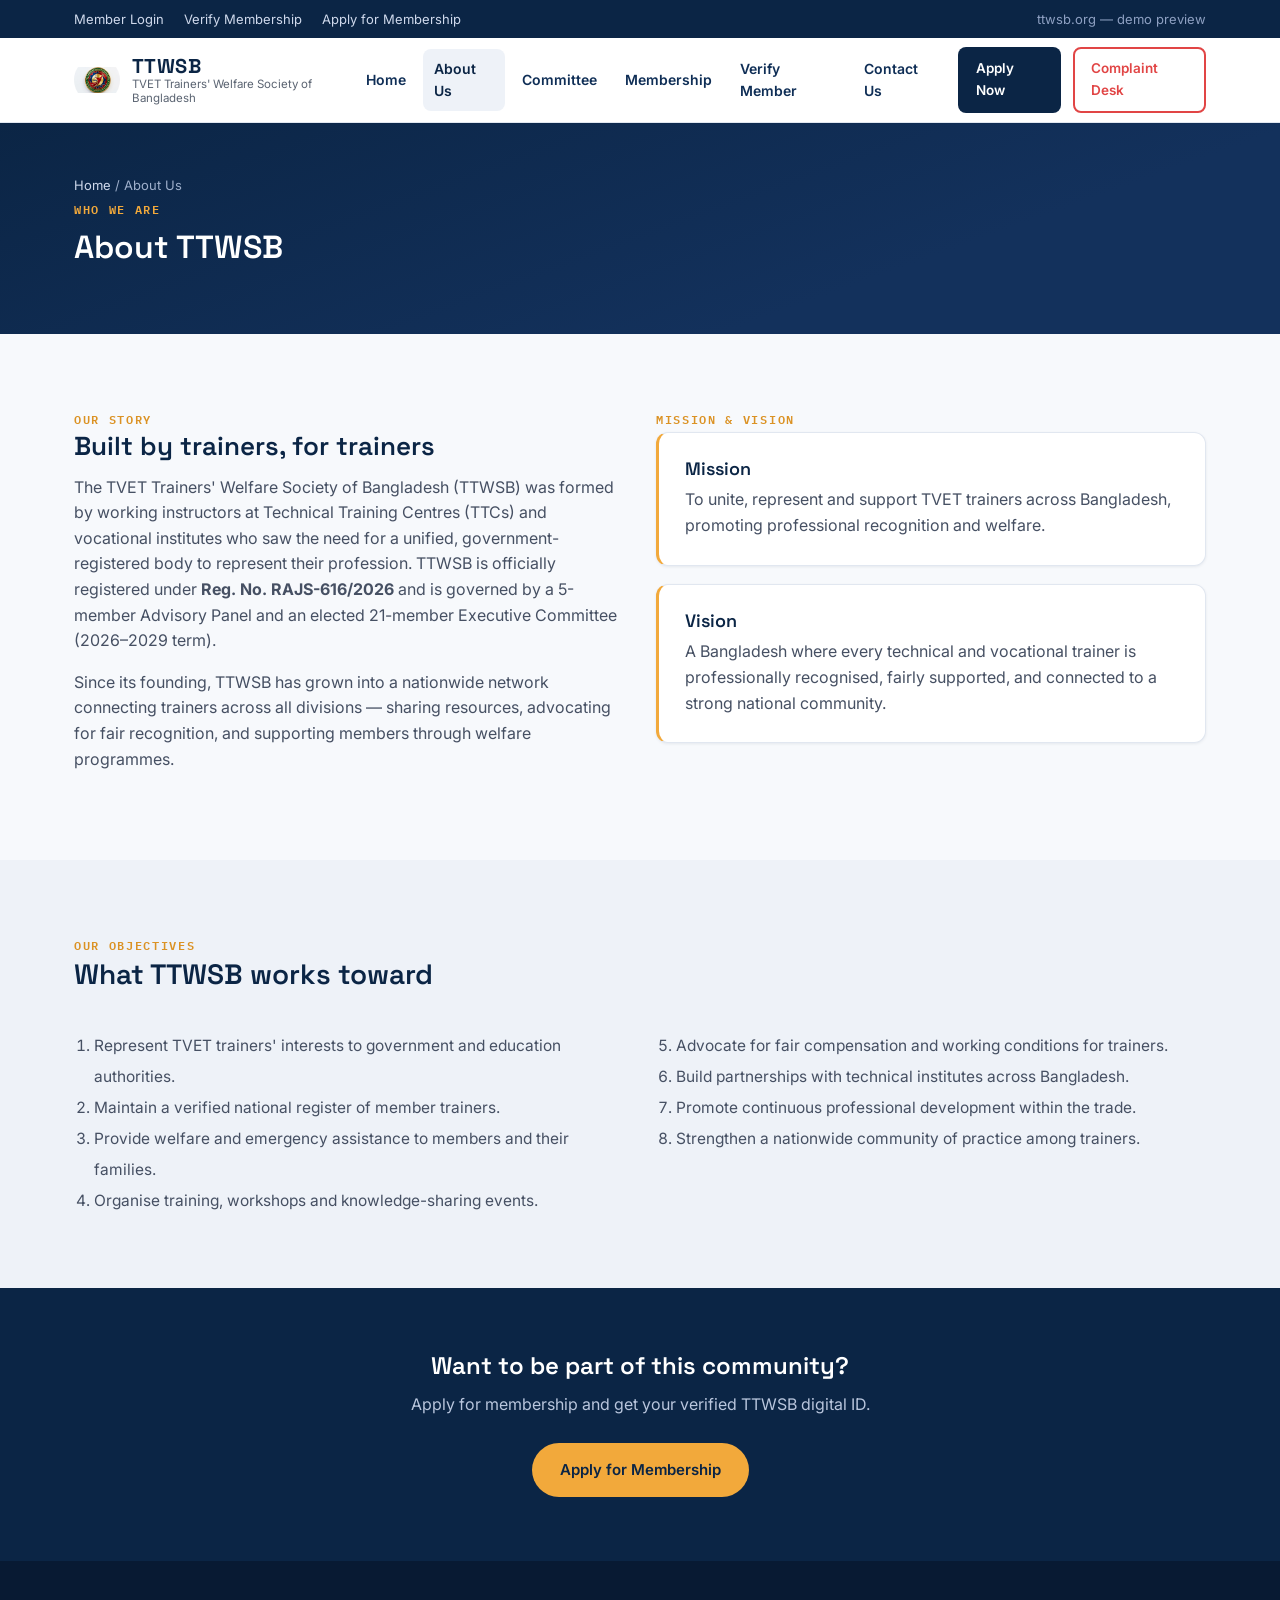
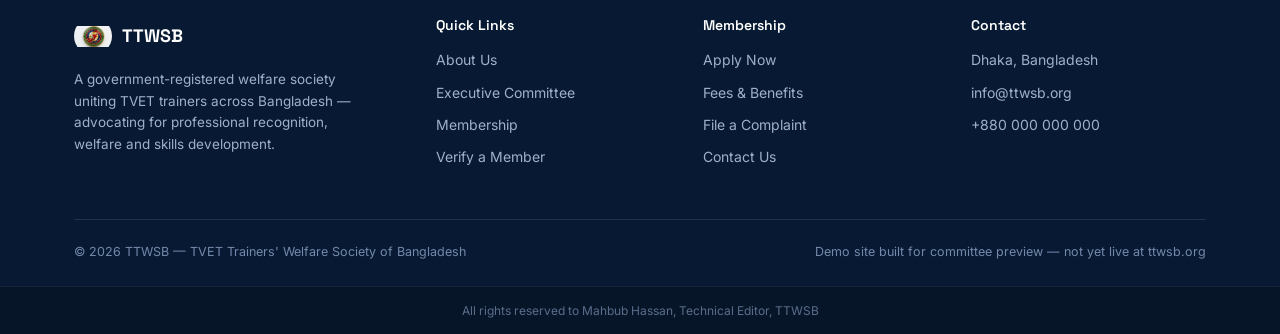
==== commit 63b3e94b: "Add files via upload" ====
--- a/about.html
+++ b/about.html
@@ -36,11 +36,11 @@
       <a href="index.html">Home</a>
       <a href="about.html" class="active">About Us</a>
       <a href="committee.html">Committee</a>
-      <a href="membership.html">Membership</a>
+      <a href="terms.html">Membership</a>
       <a href="verify.html">Verify Member</a>
       <a href="contact.html">Contact Us</a>
       <a href="apply.html" class="btn btn-navy nav-cta">Apply Now</a>
-      <a href="complaint.html" class="btn btn-danger nav-cta">File Complaint</a>
+      <a href="complaint.html" class="btn btn-danger nav-cta">Complaint Desk</a>
     </nav>
     <button class="nav-toggle" aria-label="Toggle menu"><span></span><span></span><span></span></button>
   </div>
@@ -121,13 +121,13 @@
         <h4>Quick Links</h4>
         <a href="about.html">About Us</a>
         <a href="committee.html">Executive Committee</a>
-        <a href="membership.html">Membership</a>
+        <a href="terms.html">Membership</a>
         <a href="verify.html">Verify a Member</a>
       </div>
       <div>
         <h4>Membership</h4>
         <a href="apply.html">Apply Now</a>
-        <a href="membership.html">Fees &amp; Benefits</a>
+        <a href="terms.html">Fees &amp; Benefits</a>
         <a href="complaint.html">File a Complaint</a>
         <a href="contact.html">Contact Us</a>
       </div>
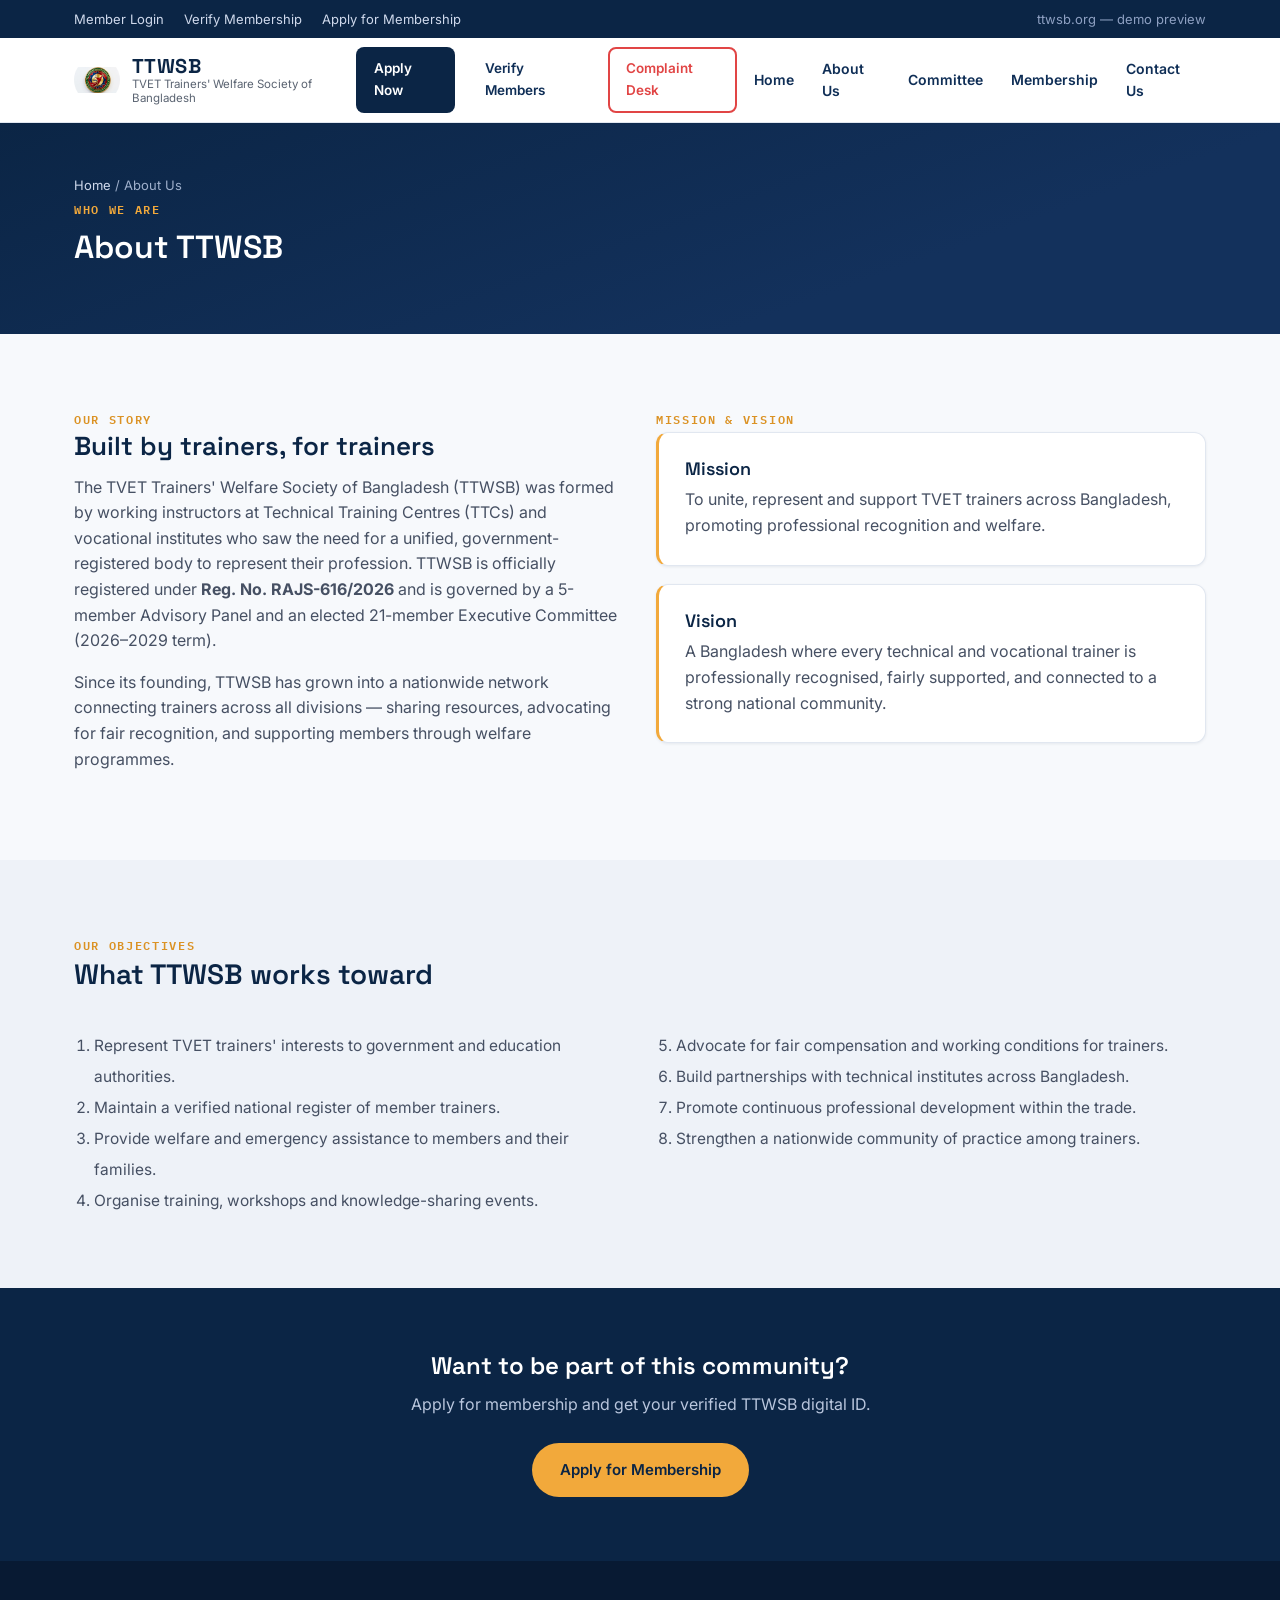
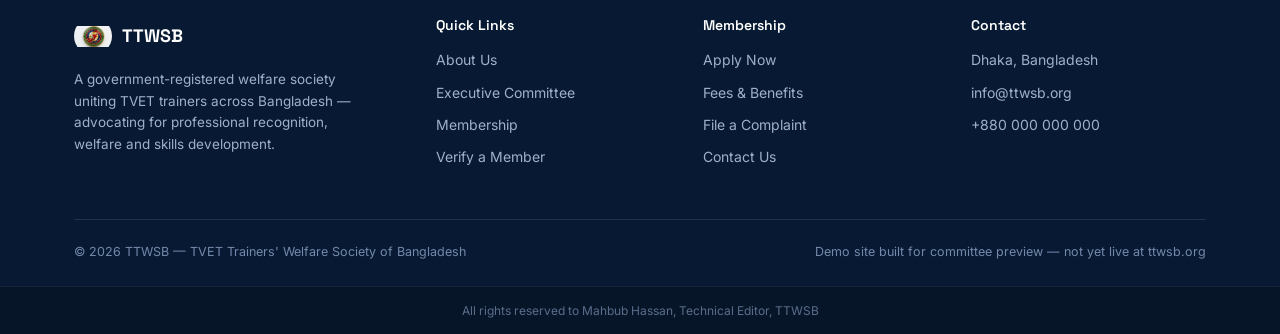
==== commit 7944ffff: "Add files via upload" ====
--- a/about.html
+++ b/about.html
@@ -33,14 +33,14 @@
       </span>
     </a>
     <nav class="main-nav">
+      <a href="apply.html" class="btn btn-navy nav-cta">Apply Now</a>
+      <a href="verify.html" class="btn btn-outline nav-cta">Verify Members</a>
+      <a href="complaint.html" class="btn btn-danger nav-cta">Complaint Desk</a>
       <a href="index.html">Home</a>
-      <a href="about.html" class="active">About Us</a>
+      <a href="about.html">About Us</a>
       <a href="committee.html">Committee</a>
       <a href="terms.html">Membership</a>
-      <a href="verify.html">Verify Member</a>
       <a href="contact.html">Contact Us</a>
-      <a href="apply.html" class="btn btn-navy nav-cta">Apply Now</a>
-      <a href="complaint.html" class="btn btn-danger nav-cta">Complaint Desk</a>
     </nav>
     <button class="nav-toggle" aria-label="Toggle menu"><span></span><span></span><span></span></button>
   </div>
